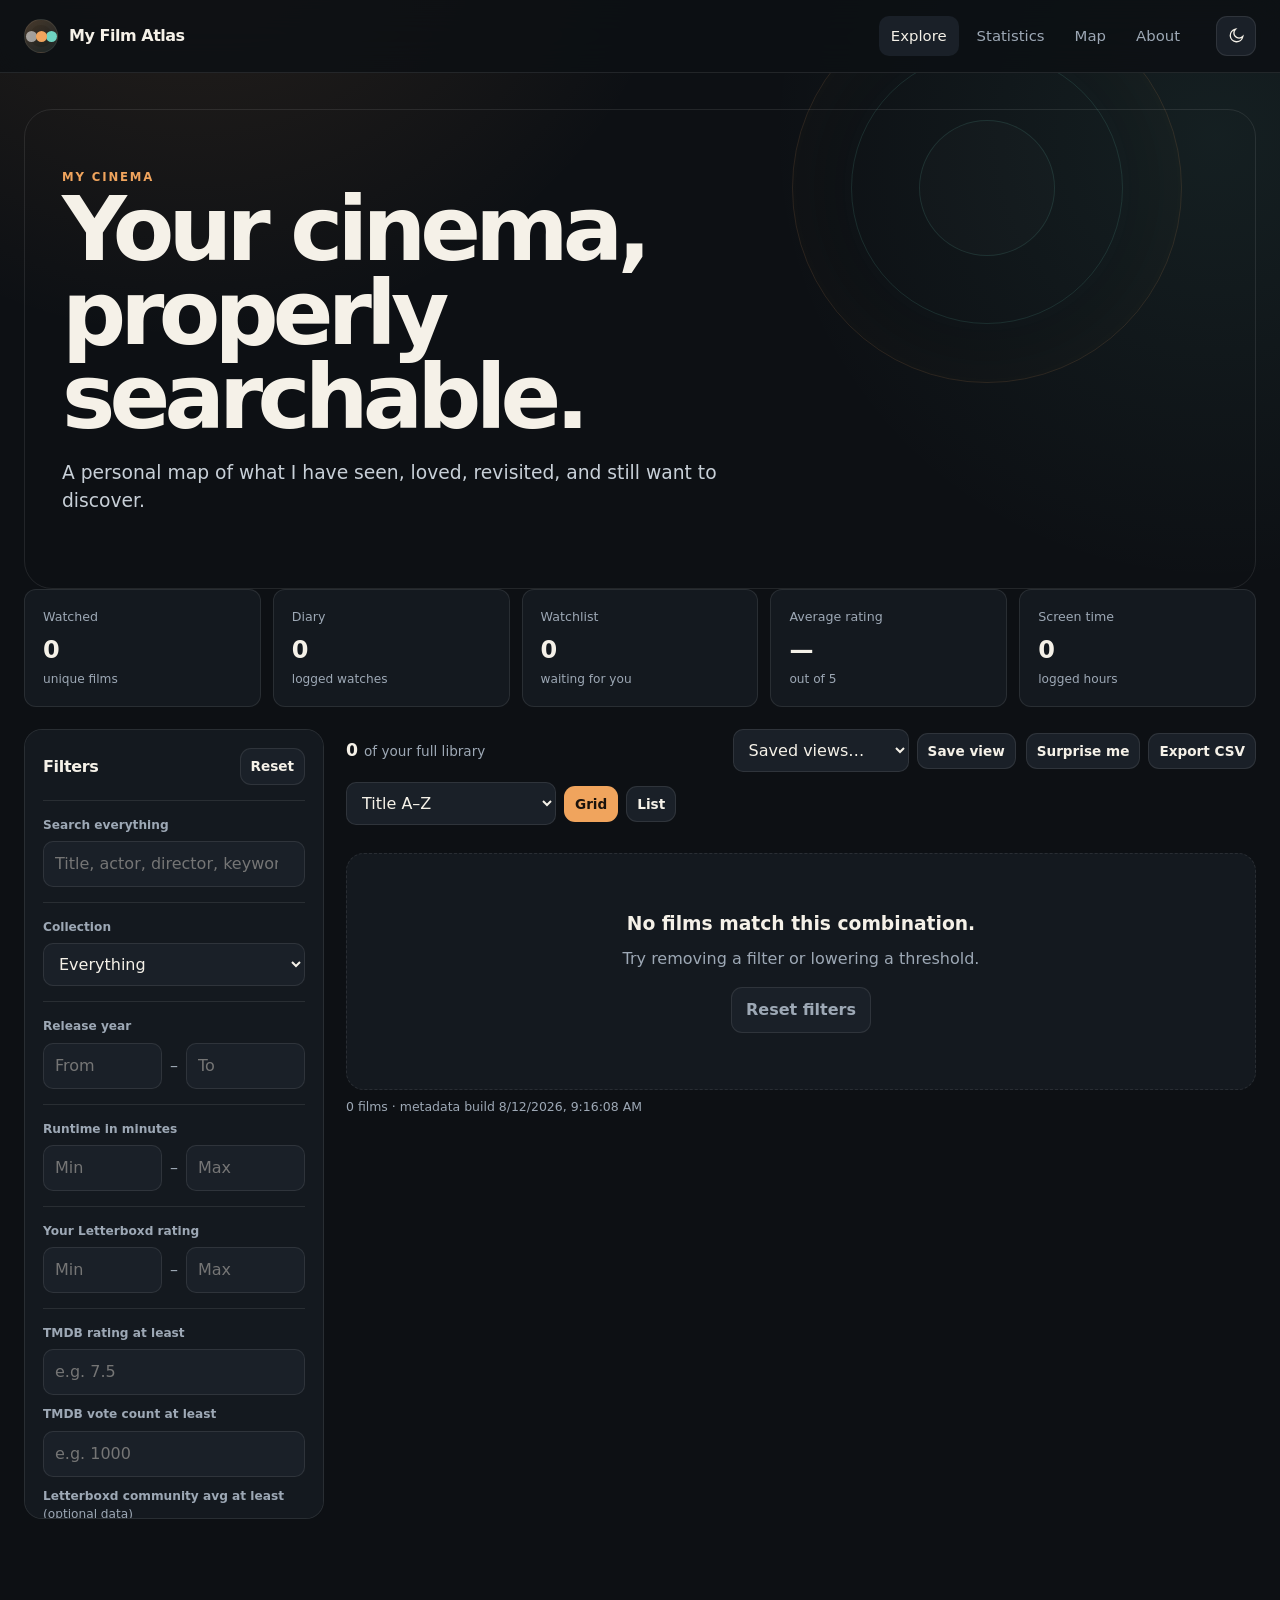
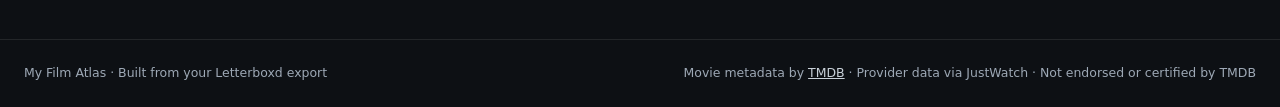
==== index.html @ d9a152a3 "add the tool code" ====
<!doctype html>
<html lang="en">
<head>
  <meta charset="utf-8">
  <meta name="viewport" content="width=device-width, initial-scale=1">
  <meta name="description" content="A personal film explorer built from a Letterboxd export and enriched with movie metadata.">
  <meta name="theme-color" content="#0d1014">
  <link rel="icon" href="assets/img/favicon.svg" type="image/svg+xml">
  <link rel="stylesheet" href="assets/css/styles.css">
  <title>Explore · My Film Atlas</title>
</head>
<body data-page-title="Explore">
  <a class="skip-link" href="#main">Skip to content</a>
  <header id="site-header"></header>
  <main id="main" class="page-shell">
    <section class="hero" aria-labelledby="hero-title">
      <div class="hero-orbit" aria-hidden="true"></div>
      <div class="hero-copy">
        <div class="eyebrow" data-config-display-name>Personal film intelligence</div>
        <h1 id="hero-title">Your cinema,<br>properly searchable.</h1>
        <p data-config-tagline>Explore your watched films and watchlist by the details that actually matter: creators, countries, languages, runtimes, genres, keywords, ratings, dates, and more.</p>
      </div>
    </section>

    <section class="kpi-strip" id="kpi-strip" aria-label="Library overview"></section>

    <section class="explore-layout">
      <aside class="filters" id="filters" aria-label="Film filters">
        <div class="filter-heading">
          <h2>Filters</h2>
          <div style="display:flex;gap:6px">
            <button class="button small" id="reset-filters">Reset</button>
            <button class="icon-button" id="close-mobile-filters" aria-label="Close filters">×</button>
          </div>
        </div>

        <div class="filter-group">
          <label for="search">Search everything</label>
          <input class="field" id="search" type="search" placeholder="Title, actor, director, keyword…" autocomplete="off">
        </div>

        <div class="filter-group">
          <label for="collection">Collection</label>
          <select class="select" id="collection">
            <option value="all">Everything</option>
            <option value="watched">Watched</option>
            <option value="diary">Diary entries</option>
            <option value="watchlist">Watchlist</option>
          </select>
        </div>

        <div class="filter-group">
          <label>Release year</label>
          <div class="range-row">
            <input class="field" id="year-from" type="number" min="1880" max="2100" placeholder="From">
            <span>–</span>
            <input class="field" id="year-to" type="number" min="1880" max="2100" placeholder="To">
          </div>
        </div>

        <div class="filter-group">
          <label>Runtime in minutes</label>
          <div class="range-row">
            <input class="field" id="runtime-min" type="number" min="1" placeholder="Min">
            <span>–</span>
            <input class="field" id="runtime-max" type="number" min="1" placeholder="Max">
          </div>
        </div>

        <div class="filter-group">
          <label>Your Letterboxd rating</label>
          <div class="range-row">
            <input class="field" id="rating-min" type="number" min="0.5" max="5" step="0.5" placeholder="Min">
            <span>–</span>
            <input class="field" id="rating-max" type="number" min="0.5" max="5" step="0.5" placeholder="Max">
          </div>
        </div>

        <div class="filter-group">
          <label for="tmdb-rating-min">TMDB rating at least</label>
          <input class="field" id="tmdb-rating-min" type="number" min="0" max="10" step="0.1" placeholder="e.g. 7.5">
          <label for="tmdb-votes-min" style="margin-top:10px">TMDB vote count at least</label>
          <input class="field" id="tmdb-votes-min" type="number" min="0" step="100" placeholder="e.g. 1000">
          <label for="lb-rating-min" style="margin-top:10px">Letterboxd community avg at least <span style="font-weight:400">(optional data)</span></label>
          <input class="field" id="lb-rating-min" type="number" min="0" max="5" step="0.01" placeholder="e.g. 3.8">
          <label for="lb-watches-min" style="margin-top:10px">Letterboxd watches at least <span style="font-weight:400">(optional data)</span></label>
          <input class="field" id="lb-watches-min" type="number" min="0" step="100" placeholder="e.g. 10000">
        </div>

        <div class="filter-group">
          <label for="rewatch">Rewatch history</label>
          <select class="select" id="rewatch">
            <option value="all">Any</option>
            <option value="yes">Rewatched at least once</option>
            <option value="no">Watched, never rewatched</option>
          </select>
        </div>

        <div class="filter-group">
          <label for="added-after">Added to watchlist after</label>
          <input class="field" id="added-after" type="date">
          <label for="watched-after" style="margin-top:10px">Last watched after</label>
          <input class="field" id="watched-after" type="date">
        </div>

        <div id="facet-root">
          <div class="filter-group">
            <label>Genres</label><input class="field filter-search" data-facet-search="genres" placeholder="Find genre…"><div class="filter-tags" data-facet-panel="genres"></div>
          </div>
          <div class="filter-group">
            <label>Countries</label><input class="field filter-search" data-facet-search="countries" placeholder="Find country…"><div class="filter-tags" data-facet-panel="countries"></div>
          </div>
          <div class="filter-group">
            <label>Languages</label><input class="field filter-search" data-facet-search="languages" placeholder="Find language…"><div class="filter-tags" data-facet-panel="languages"></div>
          </div>
          <div class="filter-group">
            <label>Directors</label><input class="field filter-search" data-facet-search="directors" placeholder="Find director…"><div class="filter-tags" data-facet-panel="directors"></div>
          </div>
          <div class="filter-group">
            <label>Writers</label><input class="field filter-search" data-facet-search="writers" placeholder="Find writer…"><div class="filter-tags" data-facet-panel="writers"></div>
          </div>
          <div class="filter-group">
            <label>Cast</label><input class="field filter-search" data-facet-search="cast" placeholder="Find actor…"><div class="filter-tags" data-facet-panel="cast"></div>
          </div>
          <div class="filter-group">
            <label>Production companies</label><input class="field filter-search" data-facet-search="companies" placeholder="Find company…"><div class="filter-tags" data-facet-panel="companies"></div>
          </div>
          <div class="filter-group">
            <label>Certification</label><input class="field filter-search" data-facet-search="certifications" placeholder="Find certification…"><div class="filter-tags" data-facet-panel="certifications"></div>
          </div>
          <div class="filter-group">
            <label>Keywords</label><input class="field filter-search" data-facet-search="keywords" placeholder="Find keyword…"><div class="filter-tags" data-facet-panel="keywords"></div>
          </div>
          <div class="filter-group">
            <label>Your diary tags</label><input class="field filter-search" data-facet-search="tags" placeholder="Find tag…"><div class="filter-tags" data-facet-panel="tags"></div>
          </div>
          <div class="filter-group">
            <label>Availability providers</label><input class="field filter-search" data-facet-search="providers" placeholder="Find provider…"><div class="filter-tags" data-facet-panel="providers"></div>
          </div>
        </div>
      </aside>

      <section class="catalog-panel" aria-label="Film catalog">
        <div class="catalog-toolbar">
          <button class="button mobile-filter-button" id="mobile-filter-button">Filters</button>
          <div class="result-count"><strong id="filtered-count">0</strong><span id="filtered-context">films</span></div>
          <div class="toolbar-group">
            <select class="select" id="saved-views" aria-label="Saved filter views"><option value="">Saved views…</option></select>
            <button class="button small" id="save-view">Save view</button>
          </div>
          <div class="toolbar-group">
            <button class="button small" id="surprise-me">Surprise me</button>
            <button class="button small" id="export-filtered">Export CSV</button>
          </div>
          <div class="toolbar-group">
            <select class="select" id="sort" aria-label="Sort films">
              <option value="title-asc">Title A–Z</option>
              <option value="title-desc">Title Z–A</option>
              <option value="year-desc">Newest release</option>
              <option value="year-asc">Oldest release</option>
              <option value="rating-desc">Your highest rating</option>
              <option value="tmdb-desc">Highest TMDB rating</option>
              <option value="votes-desc">Most TMDB votes</option>
              <option value="popularity-desc">TMDB popularity</option>
              <option value="runtime-asc">Shortest runtime</option>
              <option value="runtime-desc">Longest runtime</option>
              <option value="last-watched-desc">Recently watched</option>
              <option value="watchlist-oldest">Oldest on watchlist</option>
            </select>
            <button class="button small" id="grid-view" aria-label="Grid view">Grid</button>
            <button class="button small" id="list-view" aria-label="List view">List</button>
          </div>
        </div>
        <div class="active-filters" id="active-filters"></div>
        <div id="movie-results" class="movie-grid" aria-live="polite"></div>
        <div class="load-more" id="load-more-wrap"><button class="button" id="load-more">Load more</button></div>
        <p class="filter-summary" id="data-status"></p>
      </section>
    </section>
  </main>
  <footer id="site-footer"></footer>
  <script type="module" src="assets/js/explore.js"></script>
</body>
</html>
---- assets/css/styles.css ----
:root {
  --bg: #0d1014;
  --panel: #14191f;
  --panel-2: #1a2028;
  --panel-3: #202832;
  --text: #f5f1e8;
  --muted: #9da8b5;
  --soft: #c8d0d8;
  --line: rgba(255,255,255,.09);
  --accent: #f0a45d;
  --accent-2: #6fd3c1;
  --danger: #ef7878;
  --success: #7fd48b;
  --shadow: 0 24px 60px rgba(0,0,0,.28);
  --radius: 18px;
  --radius-sm: 12px;
  --max: 1560px;
  --font: Inter, ui-sans-serif, system-ui, -apple-system, BlinkMacSystemFont, "Segoe UI", sans-serif;
  color-scheme: dark;
}

* { box-sizing: border-box; }
html { scroll-behavior: smooth; }
body {
  margin: 0;
  min-height: 100vh;
  background:
    radial-gradient(circle at 15% -10%, rgba(240,164,93,.13), transparent 32rem),
    radial-gradient(circle at 95% 8%, rgba(111,211,193,.08), transparent 28rem),
    var(--bg);
  color: var(--text);
  font-family: var(--font);
  line-height: 1.5;
}
body.light {
  --bg: #f3f0e9;
  --panel: #ffffff;
  --panel-2: #f8f7f3;
  --panel-3: #edeae2;
  --text: #171a1e;
  --muted: #67717d;
  --soft: #3d4650;
  --line: rgba(0,0,0,.09);
  --shadow: 0 22px 55px rgba(45,39,27,.12);
  color-scheme: light;
}

a { color: inherit; }
button, input, select { font: inherit; }
button { color: inherit; }
img { display: block; max-width: 100%; }

.skip-link {
  position: fixed;
  left: 12px;
  top: -80px;
  z-index: 999;
  padding: 10px 14px;
  border-radius: 10px;
  background: var(--text);
  color: var(--bg);
}
.skip-link:focus { top: 12px; }

.site-header {
  position: sticky;
  top: 0;
  z-index: 60;
  backdrop-filter: blur(18px);
  background: color-mix(in srgb, var(--bg) 83%, transparent);
  border-bottom: 1px solid var(--line);
}
.header-inner {
  max-width: var(--max);
  margin: 0 auto;
  min-height: 72px;
  padding: 0 24px;
  display: flex;
  align-items: center;
  gap: 24px;
}
.brand {
  display: inline-flex;
  align-items: center;
  gap: 11px;
  text-decoration: none;
  font-weight: 760;
  letter-spacing: -.03em;
  white-space: nowrap;
}
.brand-mark {
  width: 34px;
  height: 34px;
  border-radius: 50%;
  border: 1px solid var(--line);
  display: grid;
  place-items: center;
  background: linear-gradient(145deg, rgba(240,164,93,.24), rgba(111,211,193,.08));
  box-shadow: inset 0 0 0 5px rgba(255,255,255,.025);
}
.brand-mark::before {
  content: "";
  width: 11px;
  height: 11px;
  border-radius: 50%;
  background: var(--accent);
  box-shadow: 10px 0 0 var(--accent-2), -10px 0 0 rgba(255,255,255,.55);
}
.site-nav { display: flex; gap: 6px; margin-left: auto; }
.site-nav a {
  text-decoration: none;
  color: var(--muted);
  padding: 9px 12px;
  border-radius: 10px;
  font-size: .93rem;
}
.site-nav a:hover, .site-nav a.active { color: var(--text); background: var(--panel-2); }
.header-actions { display: flex; align-items: center; gap: 8px; }
.icon-button, .button, .chip-button {
  border: 1px solid var(--line);
  background: var(--panel-2);
  border-radius: 11px;
  cursor: pointer;
  transition: .18s ease;
}
.icon-button { width: 40px; height: 40px; display: grid; place-items: center; }
.icon-button:hover, .button:hover, .chip-button:hover { transform: translateY(-1px); border-color: color-mix(in srgb, var(--accent) 52%, var(--line)); }
.button {
  padding: 10px 14px;
  display: inline-flex;
  align-items: center;
  justify-content: center;
  gap: 8px;
  text-decoration: none;
  font-weight: 650;
}
.button.primary { background: var(--accent); color: #1a120c; border-color: transparent; }
.button.ghost { background: transparent; }
.button.small { padding: 7px 10px; font-size: .85rem; }
.button:disabled { opacity: .45; cursor: not-allowed; transform: none; }

.page-shell { max-width: var(--max); margin: 0 auto; padding: 0 24px 64px; }
.hero {
  position: relative;
  overflow: hidden;
  min-height: 310px;
  display: flex;
  align-items: flex-end;
  padding: 58px 0 36px;
}
.hero::after {
  content: "";
  position: absolute;
  inset: 36px 0 0;
  border-radius: 28px;
  border: 1px solid var(--line);
  pointer-events: none;
}
.hero-copy { position: relative; z-index: 1; padding: 38px; max-width: 840px; }
.eyebrow { text-transform: uppercase; letter-spacing: .16em; font-size: .73rem; color: var(--accent); font-weight: 760; }
h1, h2, h3, p { margin-top: 0; }
h1 { font-size: clamp(2.45rem, 7vw, 5.8rem); line-height: .94; letter-spacing: -.065em; margin-bottom: 20px; }
h2 { font-size: clamp(1.55rem, 3vw, 2.35rem); letter-spacing: -.04em; }
.hero p { max-width: 670px; color: var(--soft); font-size: clamp(1rem, 2vw, 1.17rem); margin-bottom: 0; }
.hero-orbit {
  position: absolute;
  width: 390px;
  height: 390px;
  right: 6%;
  top: -80px;
  border-radius: 50%;
  border: 1px solid rgba(240,164,93,.13);
  box-shadow: inset 0 0 80px rgba(240,164,93,.035);
}
.hero-orbit::before, .hero-orbit::after {
  content: "";
  position: absolute;
  border-radius: 50%;
  border: 1px solid rgba(111,211,193,.13);
}
.hero-orbit::before { inset: 58px; }
.hero-orbit::after { inset: 126px; background: rgba(255,255,255,.015); }

.kpi-strip {
  display: grid;
  grid-template-columns: repeat(5, minmax(0, 1fr));
  gap: 12px;
  margin-bottom: 22px;
}
.kpi {
  padding: 18px;
  background: var(--panel);
  border: 1px solid var(--line);
  border-radius: var(--radius-sm);
}
.kpi-label { color: var(--muted); font-size: .79rem; margin-bottom: 5px; }
.kpi-value { font-size: 1.5rem; font-weight: 760; letter-spacing: -.04em; }
.kpi-note { color: var(--muted); font-size: .76rem; margin-top: 2px; }

.explore-layout { display: grid; grid-template-columns: 300px minmax(0, 1fr); gap: 22px; align-items: start; }
.filters {
  position: sticky;
  top: 90px;
  max-height: calc(100vh - 110px);
  overflow: auto;
  scrollbar-width: thin;
  background: var(--panel);
  border: 1px solid var(--line);
  border-radius: var(--radius);
  padding: 18px;
}
.filter-heading { display:flex; align-items:center; justify-content:space-between; gap:8px; margin-bottom: 12px; }
.filter-heading h2 { font-size: 1rem; margin: 0; letter-spacing: -.02em; }
.filter-group { border-top: 1px solid var(--line); padding-top: 15px; margin-top: 15px; }
.filter-group:first-of-type { border-top: 0; margin-top: 0; }
.filter-group label, .field-label { display: block; font-size: .76rem; color: var(--muted); margin-bottom: 7px; font-weight: 650; }
.field, .select {
  width: 100%;
  color: var(--text);
  background: var(--panel-2);
  border: 1px solid var(--line);
  border-radius: 10px;
  padding: 10px 11px;
  outline: none;
}
.field:focus, .select:focus { border-color: var(--accent); box-shadow: 0 0 0 3px rgba(240,164,93,.1); }
.range-row { display: grid; grid-template-columns: 1fr auto 1fr; gap: 8px; align-items: center; }
.range-row span { color: var(--muted); }
.check-row { display: flex; align-items: center; gap: 9px; margin: 8px 0; color: var(--soft); font-size: .88rem; }
.check-row input { accent-color: var(--accent); }
.filter-tags { display: flex; flex-wrap: wrap; gap: 6px; max-height: 132px; overflow:auto; padding-right: 3px; }
.filter-chip {
  border: 1px solid var(--line);
  background: var(--panel-2);
  color: var(--muted);
  border-radius: 999px;
  padding: 6px 9px;
  cursor: pointer;
  font-size: .76rem;
}
.filter-chip.selected { color: #16110b; background: var(--accent); border-color: transparent; }
.filter-search { margin-bottom: 7px; }
.filter-summary { color: var(--muted); font-size: .78rem; margin-top: 8px; }

.catalog-panel { min-width: 0; }
.catalog-toolbar {
  display: flex;
  align-items: center;
  gap: 10px;
  margin-bottom: 14px;
  flex-wrap: wrap;
}
.result-count { margin-right: auto; }
.result-count strong { font-size: 1.08rem; }
.result-count span { color: var(--muted); font-size: .85rem; margin-left: 6px; }
.toolbar-group { display:flex; gap:8px; align-items:center; }
.toolbar-group .select { width: auto; min-width: 176px; }

.active-filters { display:flex; flex-wrap:wrap; gap:7px; min-height: 0; margin-bottom: 14px; }
.active-filter {
  display:inline-flex; gap:7px; align-items:center; padding:6px 9px; border-radius:999px; background: rgba(240,164,93,.12); border:1px solid rgba(240,164,93,.24); font-size:.78rem;
}
.active-filter button { border:0; background:transparent; color:var(--muted); cursor:pointer; padding:0; }

.movie-grid { display: grid; grid-template-columns: repeat(auto-fill, minmax(170px, 1fr)); gap: 18px 14px; }
.movie-card { min-width:0; cursor:pointer; }
.poster-wrap {
  position: relative;
  aspect-ratio: 2 / 3;
  background: var(--panel-2);
  border: 1px solid var(--line);
  border-radius: 13px;
  overflow: hidden;
  box-shadow: 0 10px 28px rgba(0,0,0,.16);
  transition: transform .2s ease, box-shadow .2s ease, border-color .2s ease;
}
.movie-card:hover .poster-wrap { transform: translateY(-4px); box-shadow: 0 20px 44px rgba(0,0,0,.26); border-color: rgba(240,164,93,.28); }
.poster { width:100%; height:100%; object-fit:cover; background: linear-gradient(145deg, var(--panel-2), var(--panel-3)); }
.poster-fallback { width:100%; height:100%; display:grid; place-items:center; text-align:center; padding:24px; color:var(--muted); background: linear-gradient(145deg, rgba(240,164,93,.08), rgba(111,211,193,.05)); font-weight:650; }
.card-badges { position:absolute; top:8px; left:8px; right:8px; display:flex; justify-content:space-between; gap:6px; pointer-events:none; }
.badge { background: rgba(10,13,17,.82); backdrop-filter: blur(8px); color:#fff; padding:5px 7px; border-radius:8px; font-size:.7rem; border:1px solid rgba(255,255,255,.12); }
.badge.accent { color:#21160d; background: rgba(240,164,93,.95); }
.card-actions { position:absolute; inset:auto 8px 8px; display:flex; gap:6px; opacity:0; transform:translateY(5px); transition:.18s ease; }
.movie-card:hover .card-actions { opacity:1; transform:none; }
.card-actions .button { flex:1; background:rgba(13,16,20,.88); color:white; border-color:rgba(255,255,255,.15); }
.movie-meta { padding: 10px 4px 0; }
.movie-title { font-weight: 700; letter-spacing:-.02em; white-space:nowrap; overflow:hidden; text-overflow:ellipsis; }
.movie-subtitle { display:flex; gap:8px; align-items:center; color:var(--muted); font-size:.78rem; margin-top:2px; }
.rating-stars { color:var(--accent); letter-spacing:.02em; }

.movie-list { display:flex; flex-direction:column; gap:10px; }
.movie-list .movie-card { display:grid; grid-template-columns:66px minmax(0,1fr) auto; gap:14px; align-items:center; background:var(--panel); border:1px solid var(--line); border-radius:13px; padding:8px; }
.movie-list .poster-wrap { width:66px; aspect-ratio:2/3; border-radius:9px; }
.movie-list .movie-meta { padding:0; }
.movie-list .card-badges, .movie-list .card-actions { display:none; }
.movie-list .movie-title { font-size:1rem; }
.list-extra { display:none; color:var(--muted); font-size:.78rem; text-align:right; padding-right:8px; }
.movie-list .list-extra { display:block; }

.empty-state { padding: 56px 24px; text-align:center; background:var(--panel); border:1px dashed var(--line); border-radius:var(--radius); color:var(--muted); }
.empty-state h3 { color:var(--text); margin-bottom:8px; }
.load-more { display:flex; justify-content:center; padding:28px 0 8px; }

.section { margin-top: 34px; }
.section-header { display:flex; justify-content:space-between; align-items:end; gap:20px; margin-bottom:14px; }
.section-header p { color:var(--muted); max-width:720px; margin-bottom:0; }
.surface { background:var(--panel); border:1px solid var(--line); border-radius:var(--radius); padding:20px; }
.stats-grid { display:grid; grid-template-columns:repeat(12, minmax(0,1fr)); gap:14px; }
.stat-card { grid-column: span 4; min-height:330px; }
.stat-card.wide { grid-column: span 8; }
.stat-card.full { grid-column:1/-1; }
.stat-card.small { min-height:240px; }
.card-heading { display:flex; align-items:flex-start; justify-content:space-between; gap:16px; margin-bottom:16px; }
.card-heading h3 { margin:0; font-size:1rem; }
.card-heading p { margin:3px 0 0; color:var(--muted); font-size:.78rem; }
.chart-wrap { position:relative; height:260px; }
.chart-wrap.tall { height:340px; }
.rank-list { display:flex; flex-direction:column; gap:8px; }
.rank-row { display:grid; grid-template-columns:minmax(0,1fr) auto; gap:12px; align-items:center; font-size:.86rem; }
.rank-name { overflow:hidden; white-space:nowrap; text-overflow:ellipsis; }
.rank-value { color:var(--muted); font-variant-numeric:tabular-nums; }
.rank-bar { grid-column:1/-1; height:4px; background:var(--panel-3); border-radius:999px; overflow:hidden; margin-top:-5px; }
.rank-bar span { display:block; height:100%; background:var(--accent); border-radius:999px; }

.insight-banner { display:grid; grid-template-columns:1.1fr .9fr; gap:20px; padding:24px; background:linear-gradient(135deg, rgba(240,164,93,.13), rgba(111,211,193,.07)); border:1px solid var(--line); border-radius:var(--radius); }
.insight-banner p { color:var(--soft); margin-bottom:0; }
.insight-tags { display:flex; flex-wrap:wrap; gap:8px; align-content:center; justify-content:flex-end; }
.insight-tag { padding:8px 11px; border-radius:999px; border:1px solid var(--line); background:rgba(0,0,0,.12); font-size:.83rem; }

.map-layout { display:grid; grid-template-columns:minmax(0,1fr) 340px; gap:16px; }
#world-map { height: 650px; border-radius:var(--radius); border:1px solid var(--line); overflow:hidden; background:var(--panel); }
.map-sidebar { display:flex; flex-direction:column; gap:14px; }
.map-legend { display:flex; align-items:center; gap:8px; color:var(--muted); font-size:.76rem; }
.legend-gradient { flex:1; height:8px; border-radius:999px; background:linear-gradient(90deg, rgba(240,164,93,.12), var(--accent)); }
.country-row { display:flex; justify-content:space-between; gap:10px; padding:9px 0; border-bottom:1px solid var(--line); cursor:pointer; }
.country-row:last-child { border-bottom:0; }
.country-row:hover { color:var(--accent); }
.country-count { color:var(--muted); }
.map-popup-title { font-weight:700; margin-bottom:4px; }
.leaflet-container { font-family:var(--font); background:#11161c; }
.leaflet-popup-content-wrapper, .leaflet-popup-tip { background:var(--panel); color:var(--text); box-shadow:var(--shadow); }

.about-grid { display:grid; grid-template-columns:repeat(3,1fr); gap:14px; }
.about-card { min-height:220px; }
.about-card p, .about-card li { color:var(--muted); }
.about-card code { color:var(--accent-2); }
.steps { counter-reset:step; display:grid; gap:12px; padding:0; margin:0; list-style:none; }
.steps li { position:relative; padding-left:42px; }
.steps li::before { counter-increment:step; content:counter(step); position:absolute; left:0; top:-2px; width:28px; height:28px; border-radius:50%; display:grid; place-items:center; background:var(--panel-3); color:var(--accent); font-weight:800; font-size:.8rem; }

.dialog-backdrop { position:fixed; inset:0; z-index:100; background:rgba(0,0,0,.72); backdrop-filter:blur(8px); display:none; align-items:center; justify-content:center; padding:22px; }
.dialog-backdrop.open { display:flex; }
.movie-dialog { width:min(1060px, 100%); max-height:92vh; overflow:auto; background:var(--panel); border:1px solid var(--line); border-radius:24px; box-shadow:var(--shadow); }
.dialog-hero { position:relative; min-height:340px; background:var(--panel-2); background-size:cover; background-position:center; border-radius:24px 24px 0 0; overflow:hidden; }
.dialog-hero::after { content:""; position:absolute; inset:0; background:linear-gradient(90deg, rgba(10,12,15,.95) 0%, rgba(10,12,15,.72) 45%, rgba(10,12,15,.25)), linear-gradient(0deg, rgba(10,12,15,.96), transparent 60%); }
.dialog-close { position:absolute; z-index:4; right:14px; top:14px; background:rgba(10,12,15,.72); color:#fff; border:1px solid rgba(255,255,255,.16); }
.dialog-main { position:relative; z-index:2; display:grid; grid-template-columns:180px minmax(0,1fr); gap:24px; align-items:end; padding:90px 28px 26px; }
.dialog-poster { border-radius:12px; overflow:hidden; box-shadow:0 16px 34px rgba(0,0,0,.35); background:var(--panel-3); aspect-ratio:2/3; }
.dialog-title h2 { font-size:clamp(2rem,5vw,4.2rem); line-height:1; margin-bottom:9px; color:#fff; }
.dialog-title p { color:#d8dde2; max-width:650px; margin-bottom:0; }
.dialog-body { padding:24px 28px 32px; display:grid; grid-template-columns:minmax(0,1.5fr) minmax(260px,.65fr); gap:28px; }
.meta-grid { display:grid; grid-template-columns:repeat(3,minmax(0,1fr)); gap:10px; margin-bottom:20px; }
.meta-item { padding:12px; border-radius:11px; background:var(--panel-2); border:1px solid var(--line); }
.meta-item span { display:block; color:var(--muted); font-size:.7rem; text-transform:uppercase; letter-spacing:.08em; margin-bottom:3px; }
.meta-item strong { font-size:.9rem; }
.pill-list { display:flex; flex-wrap:wrap; gap:6px; }
.pill { font-size:.76rem; padding:6px 8px; border-radius:999px; background:var(--panel-2); border:1px solid var(--line); color:var(--soft); }
.detail-section { margin-top:22px; }
.detail-section h3 { font-size:.88rem; text-transform:uppercase; letter-spacing:.08em; color:var(--muted); margin-bottom:9px; }
.people-list { display:grid; grid-template-columns:repeat(2,minmax(0,1fr)); gap:8px; }
.person { display:flex; gap:9px; align-items:center; min-width:0; }
.person-avatar { width:36px; height:36px; border-radius:50%; object-fit:cover; background:var(--panel-3); }
.person-name { font-size:.82rem; white-space:nowrap; overflow:hidden; text-overflow:ellipsis; }
.person-role { color:var(--muted); font-size:.7rem; white-space:nowrap; overflow:hidden; text-overflow:ellipsis; }
.history-row { padding:10px 0; border-bottom:1px solid var(--line); display:grid; grid-template-columns:1fr auto; gap:10px; font-size:.84rem; }
.history-row:last-child { border-bottom:0; }
.dialog-links { display:flex; flex-wrap:wrap; gap:8px; margin-top:18px; }

.toast-stack { position:fixed; z-index:200; right:18px; bottom:18px; display:flex; flex-direction:column; gap:8px; }
.toast { min-width:240px; max-width:380px; padding:12px 14px; border-radius:11px; background:var(--panel); border:1px solid var(--line); box-shadow:var(--shadow); font-size:.84rem; animation:toast-in .2s ease; }
@keyframes toast-in { from { opacity:0; transform:translateY(6px); } }

.skeleton { position:relative; overflow:hidden; background:var(--panel-2); }
.skeleton::after { content:""; position:absolute; inset:0; transform:translateX(-100%); background:linear-gradient(90deg,transparent,rgba(255,255,255,.05),transparent); animation:shimmer 1.3s infinite; }
@keyframes shimmer { to { transform:translateX(100%); } }

.site-footer { border-top:1px solid var(--line); margin-top:56px; }
.footer-inner { max-width:var(--max); margin:0 auto; padding:24px; display:flex; justify-content:space-between; gap:20px; color:var(--muted); font-size:.78rem; }
.footer-inner a { color:var(--soft); }

.mobile-filter-button { display:none; }
#close-mobile-filters { display:none; }

@media (max-width: 1100px) {
  .kpi-strip { grid-template-columns:repeat(3,1fr); }
  .explore-layout { grid-template-columns:1fr; }
  .filters { position:fixed; inset:0 auto 0 0; width:min(360px,92vw); max-height:none; z-index:90; border-radius:0 22px 22px 0; transform:translateX(-105%); transition:.22s ease; padding-top:26px; box-shadow:var(--shadow); }
  .filters.open { transform:none; }
  .mobile-filter-button { display:inline-flex; }
  #close-mobile-filters { display:grid; }
  .map-layout { grid-template-columns:1fr; }
  #world-map { height:560px; }
  .map-sidebar { display:grid; grid-template-columns:1fr 1fr; }
  .stat-card { grid-column:span 6; }
  .stat-card.wide { grid-column:span 12; }
}

@media (max-width: 760px) {
  .header-inner { padding:0 15px; min-height:64px; }
  .site-nav { position:fixed; left:0; right:0; bottom:0; z-index:80; background:color-mix(in srgb,var(--bg) 93%,transparent); backdrop-filter:blur(18px); border-top:1px solid var(--line); padding:8px 10px max(8px,env(safe-area-inset-bottom)); justify-content:space-around; }
  .site-nav a { flex:1; text-align:center; font-size:.75rem; padding:8px 4px; }
  .header-actions .button { display:none; }
  .page-shell { padding:0 14px 86px; }
  .hero { min-height:260px; padding-top:28px; }
  .hero::after { inset:16px 0 0; }
  .hero-copy { padding:30px 22px; }
  .hero-orbit { width:260px; height:260px; right:-80px; top:-40px; }
  .kpi-strip { grid-template-columns:repeat(2,1fr); gap:8px; }
  .kpi { padding:14px; }
  .movie-grid { grid-template-columns:repeat(2,minmax(0,1fr)); gap:16px 10px; }
  .catalog-toolbar { position:sticky; top:65px; z-index:40; padding:10px 0; background:var(--bg); }
  .toolbar-group .select { min-width:0; width:140px; }
  .stat-card, .stat-card.wide { grid-column:span 12; }
  .insight-banner { grid-template-columns:1fr; }
  .insight-tags { justify-content:flex-start; }
  .about-grid { grid-template-columns:1fr; }
  .map-sidebar { grid-template-columns:1fr; }
  #world-map { height:500px; }
  .dialog-backdrop { padding:0; align-items:flex-end; }
  .movie-dialog { border-radius:20px 20px 0 0; max-height:96vh; }
  .dialog-hero { min-height:390px; border-radius:20px 20px 0 0; }
  .dialog-main { grid-template-columns:110px minmax(0,1fr); gap:15px; padding:115px 18px 20px; }
  .dialog-title h2 { font-size:2rem; }
  .dialog-body { grid-template-columns:1fr; padding:20px 18px 30px; }
  .meta-grid { grid-template-columns:repeat(2,1fr); }
  .people-list { grid-template-columns:1fr; }
  .footer-inner { padding-bottom:90px; flex-direction:column; }
}

@media (prefers-reduced-motion: reduce) {
  *, *::before, *::after { scroll-behavior:auto !important; animation-duration:.01ms !important; animation-iteration-count:1 !important; transition-duration:.01ms !important; }
}
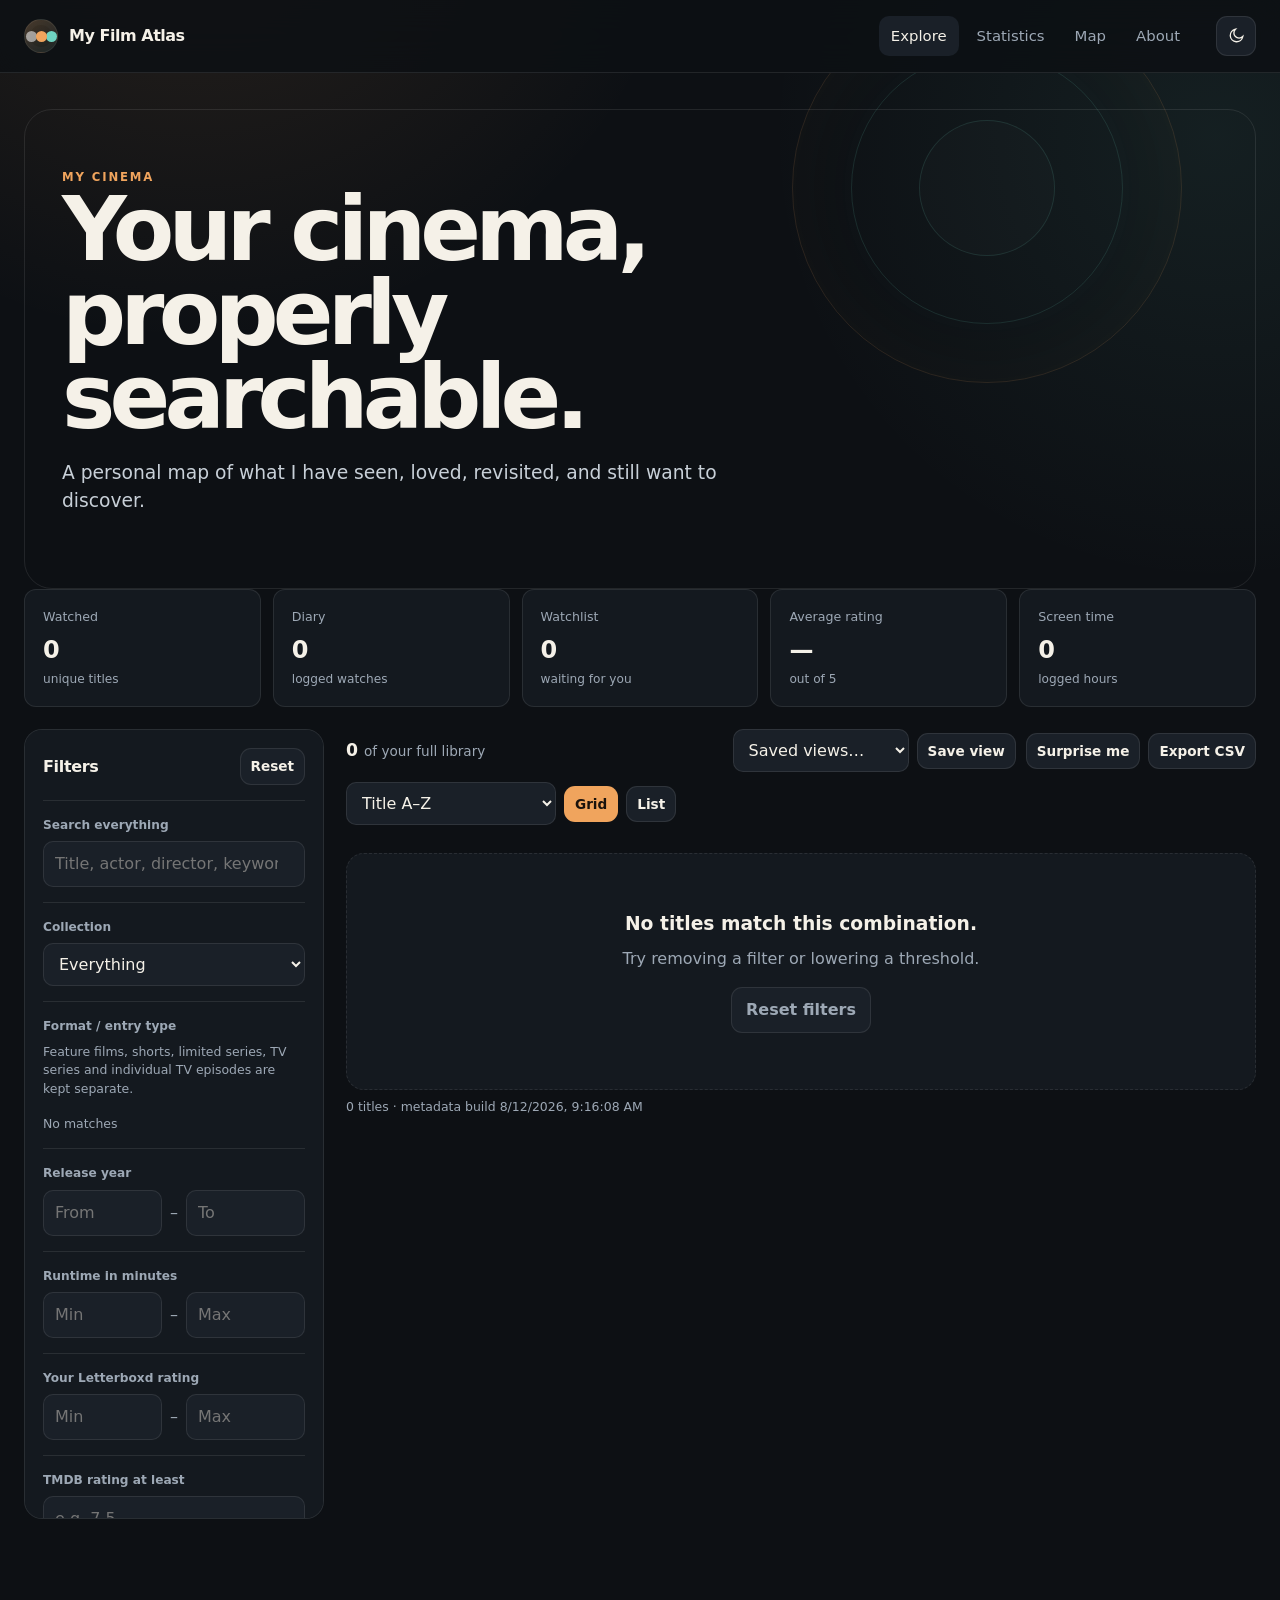
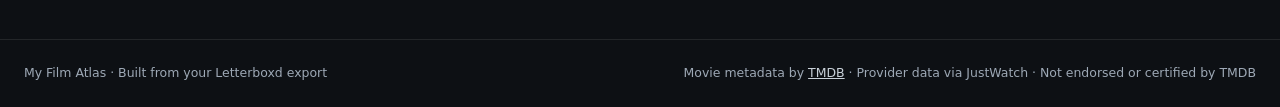
==== commit 5127d987: "updated with tv,short,feature . merge film . letterboxd scraper for views" ====
--- a/index.html
+++ b/index.html
@@ -47,6 +47,13 @@
             <option value="diary">Diary entries</option>
             <option value="watchlist">Watchlist</option>
           </select>
+        </div>
+
+
+        <div class="filter-group">
+          <label>Format / entry type</label>
+          <p class="filter-summary" style="margin:0 0 8px">Feature films, shorts, limited series, TV series and individual TV episodes are kept separate.</p>
+          <div class="filter-tags" data-facet-panel="media_types"></div>
         </div>
 
         <div class="filter-group">
@@ -143,7 +150,7 @@
       <section class="catalog-panel" aria-label="Film catalog">
         <div class="catalog-toolbar">
           <button class="button mobile-filter-button" id="mobile-filter-button">Filters</button>
-          <div class="result-count"><strong id="filtered-count">0</strong><span id="filtered-context">films</span></div>
+          <div class="result-count"><strong id="filtered-count">0</strong><span id="filtered-context">titles</span></div>
           <div class="toolbar-group">
             <select class="select" id="saved-views" aria-label="Saved filter views"><option value="">Saved views…</option></select>
             <button class="button small" id="save-view">Save view</button>
@@ -156,6 +163,7 @@
             <select class="select" id="sort" aria-label="Sort films">
               <option value="title-asc">Title A–Z</option>
               <option value="title-desc">Title Z–A</option>
+              <option value="type-asc">Format / type</option>
               <option value="year-desc">Newest release</option>
               <option value="year-asc">Oldest release</option>
               <option value="rating-desc">Your highest rating</option>
--- a/assets/css/styles.css
+++ b/assets/css/styles.css
@@ -440,3 +440,6 @@
 @media (prefers-reduced-motion: reduce) {
   *, *::before, *::after { scroll-behavior:auto !important; animation-duration:.01ms !important; animation-iteration-count:1 !important; transition-duration:.01ms !important; }
 }
+
+/* Media-format distinctions */
+.media-type-badge{backdrop-filter:blur(10px);font-weight:650;letter-spacing:.01em}
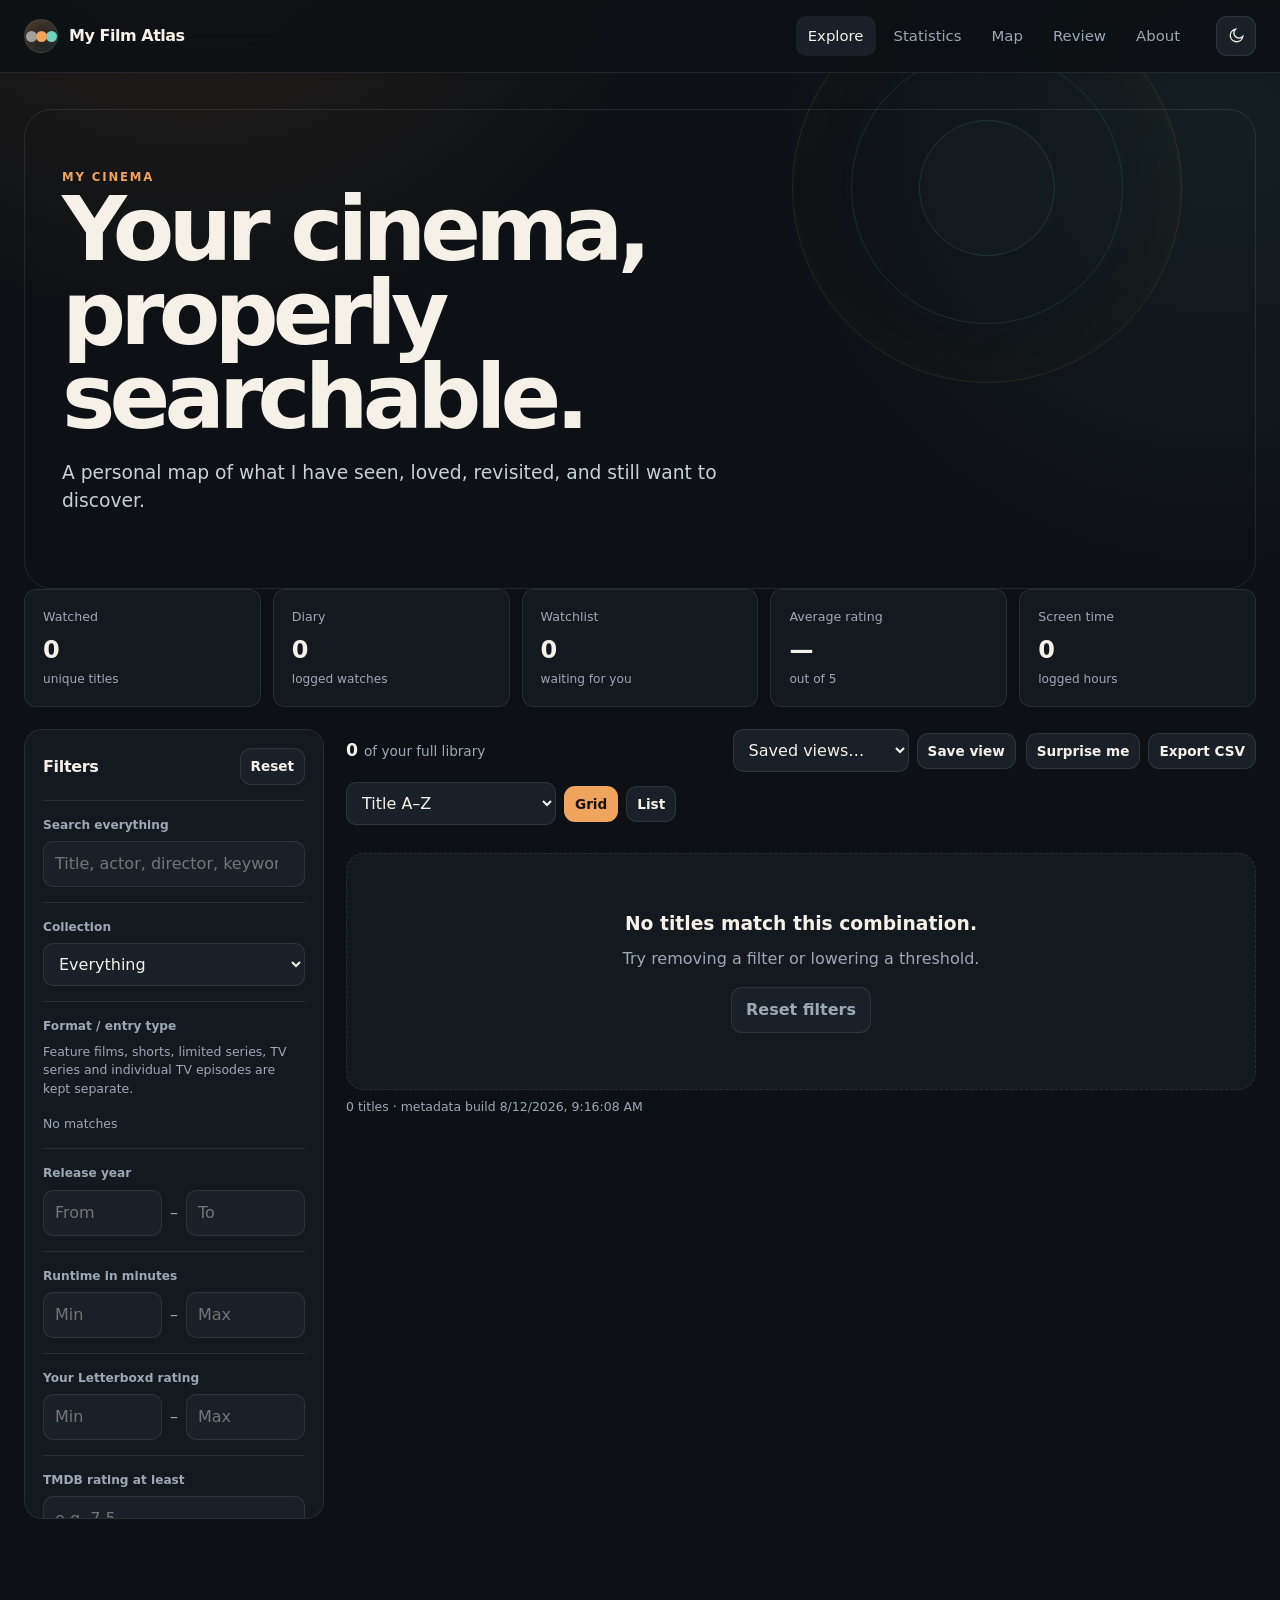
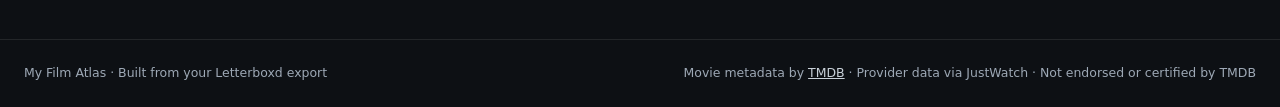
==== commit 4d93fbb9: "add max watched letterboxd filter" ====
--- a/index.html
+++ b/index.html
@@ -90,8 +90,12 @@
           <input class="field" id="tmdb-votes-min" type="number" min="0" step="100" placeholder="e.g. 1000">
           <label for="lb-rating-min" style="margin-top:10px">Letterboxd community avg at least <span style="font-weight:400">(optional data)</span></label>
           <input class="field" id="lb-rating-min" type="number" min="0" max="5" step="0.01" placeholder="e.g. 3.8">
-          <label for="lb-watches-min" style="margin-top:10px">Letterboxd watches at least <span style="font-weight:400">(optional data)</span></label>
-          <input class="field" id="lb-watches-min" type="number" min="0" step="100" placeholder="e.g. 10000">
+          <label for="lb-watches-min" style="margin-top:10px">Letterboxd watches range <span style="font-weight:400">(optional data)</span></label>
+          <div class="range-row">
+            <input class="field" id="lb-watches-min" type="number" min="0" step="100" placeholder="Min">
+            <span>â€“</span>
+            <input class="field" id="lb-watches-max" type="number" min="0" step="100" placeholder="Max">
+          </div>
         </div>
 
         <div class="filter-group">
--- a/assets/css/styles.css
+++ b/assets/css/styles.css
@@ -300,6 +300,105 @@
 .empty-state { padding: 56px 24px; text-align:center; background:var(--panel); border:1px dashed var(--line); border-radius:var(--radius); color:var(--muted); }
 .empty-state h3 { color:var(--text); margin-bottom:8px; }
 .load-more { display:flex; justify-content:center; padding:28px 0 8px; }
+
+.review-hero {
+  display: grid;
+  grid-template-columns: minmax(0, 1fr) auto;
+  gap: 18px;
+  align-items: end;
+  padding: 48px 0 18px;
+}
+.review-hero h1 { font-size: clamp(2.3rem, 6vw, 4.6rem); }
+.review-hero p { max-width: 760px; color: var(--soft); margin-bottom: 0; }
+.review-actions { display:flex; gap:10px; flex-wrap:wrap; justify-content:flex-end; }
+.review-summary {
+  display:grid;
+  grid-template-columns:repeat(5, minmax(0, 1fr));
+  gap:12px;
+  margin: 4px 0 20px;
+}
+.review-stat {
+  padding:16px 18px;
+  background:var(--panel);
+  border:1px solid var(--line);
+  border-radius:var(--radius-sm);
+}
+.review-stat span { display:block; color:var(--muted); font-size:.76rem; margin-bottom:4px; }
+.review-stat strong { font-size:1.35rem; letter-spacing:-.04em; }
+.review-toolbar {
+  display:grid;
+  grid-template-columns:minmax(0, 1fr) 300px;
+  gap:12px;
+  align-items:center;
+  margin-bottom:18px;
+}
+.review-tabs { display:flex; flex-wrap:wrap; gap:8px; }
+.review-tab {
+  border:1px solid var(--line);
+  background:var(--panel-2);
+  border-radius:999px;
+  padding:8px 12px;
+  cursor:pointer;
+  color:var(--muted);
+}
+.review-tab.active { background:var(--accent); color:#1a120c; border-color:transparent; font-weight:700; }
+.review-search { min-width:0; }
+.review-help { display:flex; align-items:center; justify-content:space-between; gap:16px; margin-bottom:20px; }
+.review-help p { color:var(--soft); margin-bottom:0; }
+.review-help-links { display:flex; gap:10px; flex-wrap:wrap; }
+.review-list { display:grid; gap:14px; }
+.review-card {
+  background:var(--panel);
+  border:1px solid var(--line);
+  border-radius:var(--radius);
+  padding:18px;
+  box-shadow:var(--shadow);
+}
+.review-card.saved { border-color: rgba(127,212,139,.28); }
+.review-card-head {
+  display:flex;
+  justify-content:space-between;
+  gap:16px;
+  align-items:flex-start;
+  margin-bottom:16px;
+}
+.review-kicker { text-transform:uppercase; letter-spacing:.16em; font-size:.7rem; color:var(--accent-2); font-weight:760; }
+.review-card h2 { margin:6px 0 8px; font-size:1.45rem; }
+.review-card h2 span { color:var(--muted); font-weight:500; }
+.review-card p { margin:0; color:var(--soft); }
+.review-meta { display:flex; flex-wrap:wrap; gap:8px; justify-content:flex-end; }
+.review-pill {
+  padding:7px 10px;
+  border-radius:999px;
+  border:1px solid var(--line);
+  background:var(--panel-2);
+  color:var(--soft);
+  font-size:.78rem;
+}
+.review-pill a { text-decoration:none; }
+.review-form {
+  display:grid;
+  grid-template-columns:repeat(3, minmax(0, 1fr));
+  gap:12px;
+}
+.review-form label { display:block; }
+.review-form span {
+  display:block;
+  font-size:.76rem;
+  color:var(--muted);
+  font-weight:650;
+  margin-bottom:7px;
+}
+.review-textarea { resize:vertical; min-height:92px; }
+.review-wide { grid-column:1/-1; }
+.review-actions-row { display:flex; gap:10px; flex-wrap:wrap; align-items:center; }
+.review-footer {
+  display:flex;
+  justify-content:space-between;
+  gap:12px;
+  color:var(--muted);
+  font-size:.76rem;
+}
 
 .section { margin-top: 34px; }
 .section-header { display:flex; justify-content:space-between; align-items:end; gap:20px; margin-bottom:14px; }
@@ -403,6 +502,8 @@
   .map-sidebar { display:grid; grid-template-columns:1fr 1fr; }
   .stat-card { grid-column:span 6; }
   .stat-card.wide { grid-column:span 12; }
+  .review-summary { grid-template-columns:repeat(3, minmax(0, 1fr)); }
+  .review-toolbar { grid-template-columns:1fr; }
 }
 
 @media (max-width: 760px) {
@@ -426,6 +527,11 @@
   .about-grid { grid-template-columns:1fr; }
   .map-sidebar { grid-template-columns:1fr; }
   #world-map { height:500px; }
+  .review-hero { grid-template-columns:1fr; }
+  .review-actions { justify-content:flex-start; }
+  .review-summary { grid-template-columns:repeat(2, minmax(0, 1fr)); }
+  .review-help { flex-direction:column; align-items:flex-start; }
+  .review-form { grid-template-columns:1fr; }
   .dialog-backdrop { padding:0; align-items:flex-end; }
   .movie-dialog { border-radius:20px 20px 0 0; max-height:96vh; }
   .dialog-hero { min-height:390px; border-radius:20px 20px 0 0; }
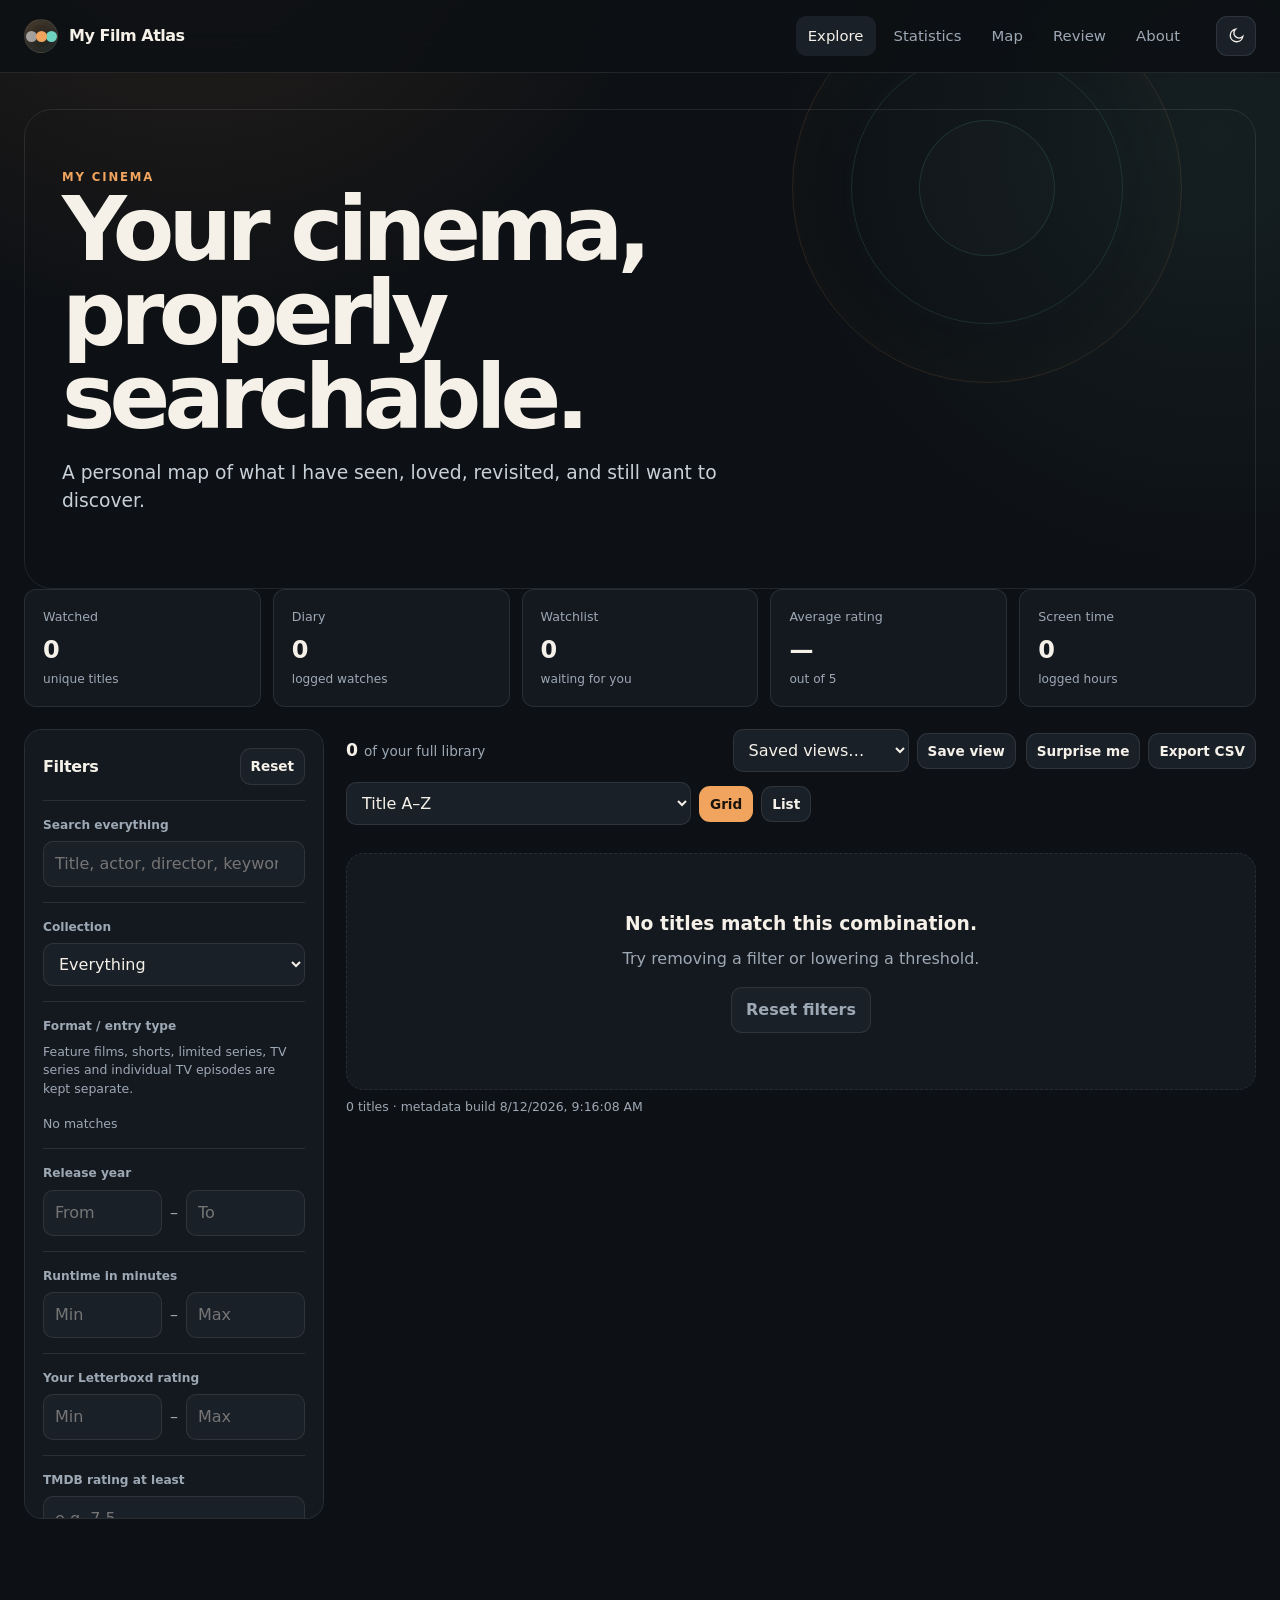
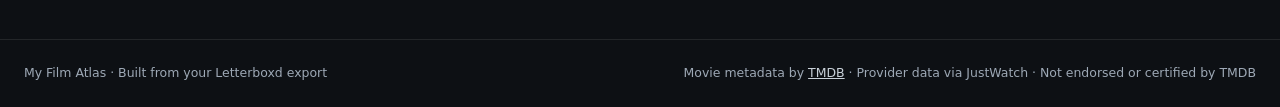
==== commit 9b713df6: "add sort by letterboxd watches and ratings" ====
--- a/index.html
+++ b/index.html
@@ -171,8 +171,8 @@
               <option value="year-desc">Newest release</option>
               <option value="year-asc">Oldest release</option>
               <option value="rating-desc">Your highest rating</option>
-              <option value="tmdb-desc">Highest TMDB rating</option>
-              <option value="votes-desc">Most TMDB votes</option>
+              <option value="lb-rating-desc">Highest Letterboxd community rating</option>
+              <option value="lb-watches-desc">Most Letterboxd watches</option>
               <option value="popularity-desc">TMDB popularity</option>
               <option value="runtime-asc">Shortest runtime</option>
               <option value="runtime-desc">Longest runtime</option>
